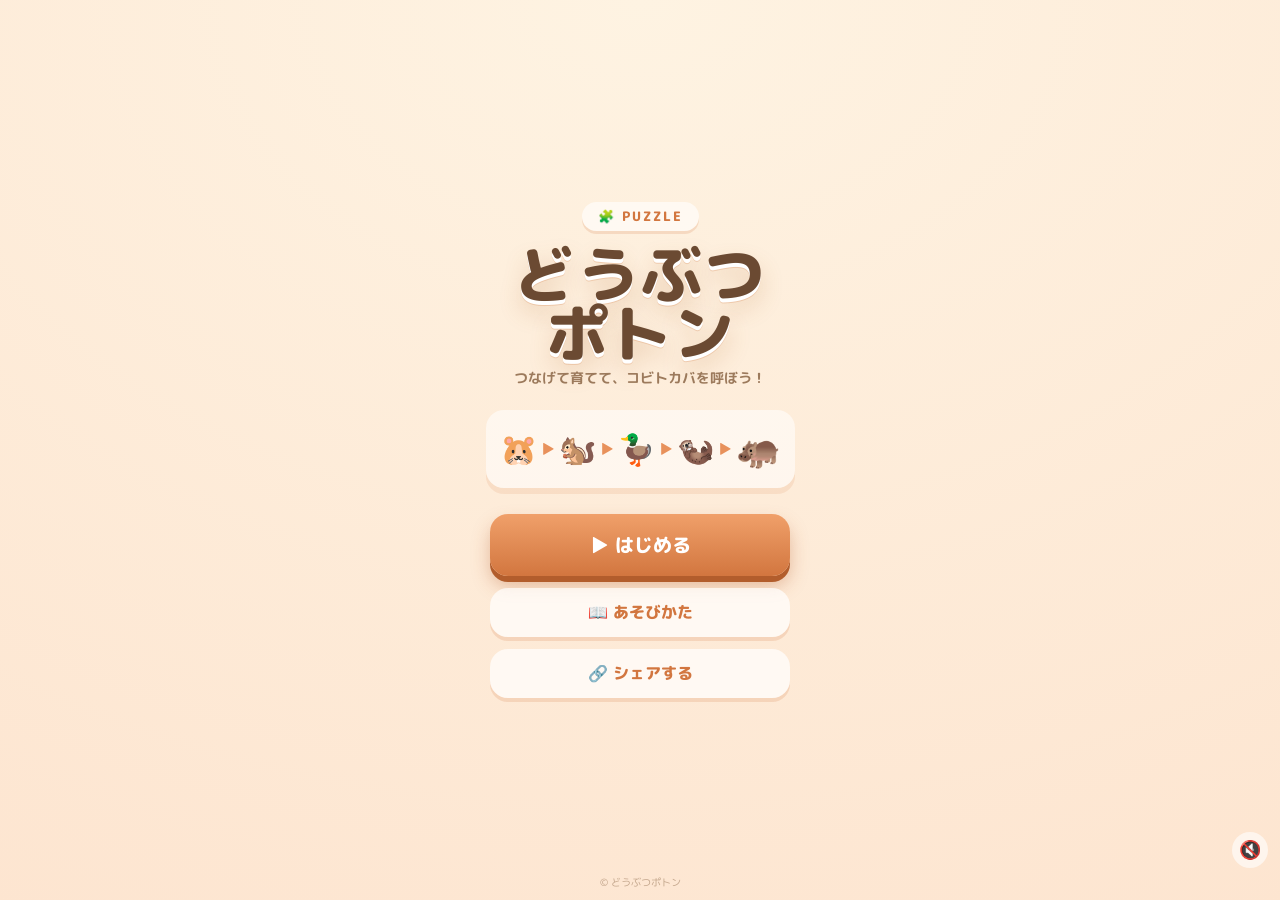
==== index.html @ 6478b0d1 "Phase8(一部): あそびかた全面書き換え・デバッグ再構成・旧表記整理 ヘルプを新ルールに全面刷新（コアループ＝全破壊→瓦礫、スキルで ブロックは消せないタイムアタック、スキル3種の新効果、ギミッ" ====
<!DOCTYPE html>
<html lang="ja">
<head>
<meta charset="UTF-8">
<meta name="viewport" content="width=device-width, initial-scale=1.0, maximum-scale=1.0, user-scalable=no">
<title>どうぶつポトン — タイトル</title>
<link rel="preconnect" href="https://fonts.googleapis.com">
<link rel="preconnect" href="https://fonts.gstatic.com" crossorigin>
<link href="https://fonts.googleapis.com/css2?family=M+PLUS+Rounded+1c:wght@500;700;800&display=swap" rel="stylesheet">
<link rel="apple-touch-icon" href="assets/icon-180.png">
<link rel="manifest" href="manifest.json">
<style>
  :root{
    --bg1:#fef3e2;--bg2:#fde4cf;--board:#e9c9a8;--cell:#f6e4cd;
    --ink:#6b4a32;--ink-soft:#9c7a5c;--accent:#e8915b;--accent-d:#d2763f;
    --fire:#ef6f4d;--danger:#e0364a;--gold:#ffc400;
  }
  *{margin:0;padding:0;box-sizing:border-box;-webkit-tap-highlight-color:transparent;}
  html,body{height:100%;}
  body{
    font-family:'M PLUS Rounded 1c','Hiragino Maru Gothic ProN','Yu Gothic',system-ui,sans-serif;
    background:radial-gradient(120% 120% at 50% 0%,var(--bg1) 0%,var(--bg2) 100%);
    color:var(--ink);height:100dvh;overflow:hidden;user-select:none;
    display:flex;align-items:center;justify-content:center;position:relative;
  }

  /* 背景：ゆっくり落ちてくる動物たち */
  .bg-fall{position:fixed;inset:0;pointer-events:none;overflow:hidden;z-index:0;}
  .bg-fall span{
    position:absolute;top:-60px;font-size:34px;opacity:.22;
    animation:fall linear infinite;
  }
  @keyframes fall{
    0%{transform:translateY(-60px) rotate(0deg);}
    100%{transform:translateY(105dvh) rotate(360deg);}
  }

  /* メインカード */
  .title-wrap{
    position:relative;z-index:1;width:100%;max-width:420px;padding:0 22px;
    display:flex;flex-direction:column;align-items:center;text-align:center;
    animation:cardIn .7s cubic-bezier(.2,.9,.3,1.2) both;
  }
  @keyframes cardIn{from{opacity:0;transform:translateY(18px) scale(.96);}to{opacity:1;transform:none;}}

  /* ロゴ */
  .logo-badge{
    font-size:13px;font-weight:800;letter-spacing:2px;color:var(--accent-d);
    background:rgba(255,255,255,.6);padding:5px 16px;border-radius:999px;
    margin-bottom:14px;box-shadow:0 3px 0 rgba(210,118,63,.18);
  }
  h1{
    font-size:clamp(44px,13vw,62px);font-weight:800;line-height:.95;
    color:var(--ink);letter-spacing:1px;
    text-shadow:0 4px 0 #fff,0 5px 0 rgba(210,118,63,.25),0 12px 22px rgba(180,110,50,.25);
    margin-bottom:6px;
  }
  h1 .pop{display:inline-block;animation:bob 2.4s ease-in-out infinite;}
  h1 .pop:nth-child(2){animation-delay:.3s;}
  @keyframes bob{0%,100%{transform:translateY(0);}50%{transform:translateY(-7px);}}
  .tagline{font-size:14px;font-weight:700;color:var(--ink-soft);margin-bottom:22px;}

  /* 進化チェーン演出 */
  .chain{
    display:flex;align-items:center;justify-content:center;gap:4px;
    background:rgba(255,255,255,.55);border-radius:18px;padding:12px 14px;
    margin-bottom:26px;box-shadow:0 6px 0 rgba(210,118,63,.12);
  }
  .chain .animal{font-size:30px;display:inline-block;animation:hop 2s ease-in-out infinite;}
  .chain .animal:nth-child(1){animation-delay:0s;}
  .chain .animal:nth-child(3){animation-delay:.15s;}
  .chain .animal:nth-child(5){animation-delay:.3s;}
  .chain .animal:nth-child(7){animation-delay:.45s;}
  .chain .animal:nth-child(9){animation-delay:.6s;font-size:36px;}
  @keyframes hop{0%,100%{transform:translateY(0) scale(1);}40%{transform:translateY(-8px) scale(1.08);}}
  .chain .arr{color:var(--accent);font-size:14px;font-weight:800;}

  /* ボタン群 */
  .btns{display:flex;flex-direction:column;gap:12px;width:100%;max-width:300px;}
  .btn{
    font-family:inherit;font-weight:800;border:none;cursor:pointer;
    border-radius:18px;padding:17px;font-size:19px;transition:transform .1s,box-shadow .15s;
  }
  .btn-main{
    color:#fff;background:linear-gradient(180deg,#f0a06a,var(--accent-d));
    box-shadow:0 6px 0 #b25d2c,0 10px 18px rgba(180,90,40,.35);
  }
  .btn-main:active{transform:translateY(4px);box-shadow:0 2px 0 #b25d2c,0 4px 10px rgba(180,90,40,.3);}
  .btn-sub{
    color:var(--accent-d);background:rgba(255,255,255,.7);font-size:16px;padding:13px;
    box-shadow:0 4px 0 rgba(210,118,63,.18);
  }
  .btn-sub:active{transform:translateY(3px);box-shadow:0 1px 0 rgba(210,118,63,.18);}

  .footer{position:fixed;bottom:10px;left:0;right:0;text-align:center;font-size:10px;color:var(--ink-soft);opacity:.6;z-index:1;}

  .toast{
    position:fixed;bottom:60px;left:50%;transform:translateX(-50%) translateY(8px);
    background:rgba(107,74,50,.88);color:#fff;font-size:13px;font-weight:700;
    padding:9px 20px;border-radius:999px;pointer-events:none;
    opacity:0;transition:opacity .2s,transform .2s;z-index:100;white-space:nowrap;
  }
  .toast.show{opacity:1;transform:translateX(-50%) translateY(0);}
</style>
</head>
<body>
  <!-- 背景に落ちてくる動物 -->
  <div class="bg-fall" id="bgFall"></div>

  <div class="title-wrap">
    <div class="logo-badge">🧩 PUZZLE</div>
    <h1><span class="pop">どうぶつ</span><span class="pop">ポトン</span></h1>
    <div class="tagline">つなげて育てて、コビトカバを呼ぼう！</div>

    <div class="chain">
      <span class="animal">🐹</span><span class="arr">▶</span>
      <span class="animal">🐿️</span><span class="arr">▶</span>
      <span class="animal">🦆</span><span class="arr">▶</span>
      <span class="animal">🦦</span><span class="arr">▶</span>
      <span class="animal">🦛</span>
    </div>

    <div class="btns">
      <button class="btn btn-main" onclick="onStart()">▶ はじめる</button>
      <button class="btn btn-sub" onclick="onHelp()">📖 あそびかた</button>
      <button class="btn btn-sub" onclick="onShare()">🔗 シェアする</button>
    </div>

  </div>

  <div class="toast" id="toast">URLをコピーしました</div>

  <audio id="titleBgm" src="assets/bgm/dew.mp3" loop preload="auto"></audio>

  <button id="musicBtn" onclick="toggleTitleBgm()" style="position:fixed;bottom:32px;right:12px;background:rgba(255,255,255,.6);border:none;border-radius:50%;width:36px;height:36px;font-size:18px;cursor:pointer;z-index:10;">🔇</button>

  <div class="footer">© どうぶつポトン</div>

<script>
  const animals=['🐹','🐿️','🦆','🦦','🦛','🧱'];
  const bg=document.getElementById('bgFall');
  for(let i=0;i<14;i++){
    const s=document.createElement('span');
    s.textContent=animals[Math.floor(Math.random()*animals.length)];
    s.style.left=Math.random()*100+'%';
    s.style.animationDuration=(7+Math.random()*8)+'s';
    s.style.animationDelay=(-Math.random()*12)+'s';
    s.style.fontSize=(24+Math.random()*22)+'px';
    bg.appendChild(s);
  }

  const titleBgm=document.getElementById('titleBgm');
  const musicBtn=document.getElementById('musicBtn');
  let bgmOff=false;
  try{const v=JSON.parse(localStorage.getItem('animalDrop_bgm_v1')||'{}');titleBgm.volume=v.vol??0.5;bgmOff=(v.sel==='off');}catch(e){}

  function updateMusicBtn(){musicBtn.textContent=titleBgm.paused?'🔇':'🎵';}

  function playTitleBgm(){
    if(bgmOff)return;
    titleBgm.play().then(updateMusicBtn).catch(()=>{});
  }

  function toggleTitleBgm(){
    if(titleBgm.paused){bgmOff=false;playTitleBgm();}
    else{titleBgm.pause();bgmOff=true;updateMusicBtn();}
  }

  // 初回タップで自動再生を試みる
  function onFirstInteraction(){
    playTitleBgm();
    document.removeEventListener('touchstart',onFirstInteraction);
    document.removeEventListener('click',onFirstInteraction);
  }
  document.addEventListener('touchstart',onFirstInteraction);
  document.addEventListener('click',onFirstInteraction);

  function onStart(){ location.href='game.html'; }
  function onHelp(){ location.href='game.html?help=1'; }

  function onShare(){
    const url=location.href;
    const data={title:'どうぶつポトン',text:'つなげて育てて、コビトカバを呼ぼう！',url};
    if(navigator.share && navigator.canShare && navigator.canShare(data)){
      navigator.share(data).catch(()=>{});
    } else {
      navigator.clipboard.writeText(url).then(()=>{
        const t=document.getElementById('toast');
        t.classList.add('show');
        clearTimeout(t._tid);
        t._tid=setTimeout(()=>t.classList.remove('show'),2000);
      }).catch(()=>{});
    }
  }
</script>
</body>
</html>
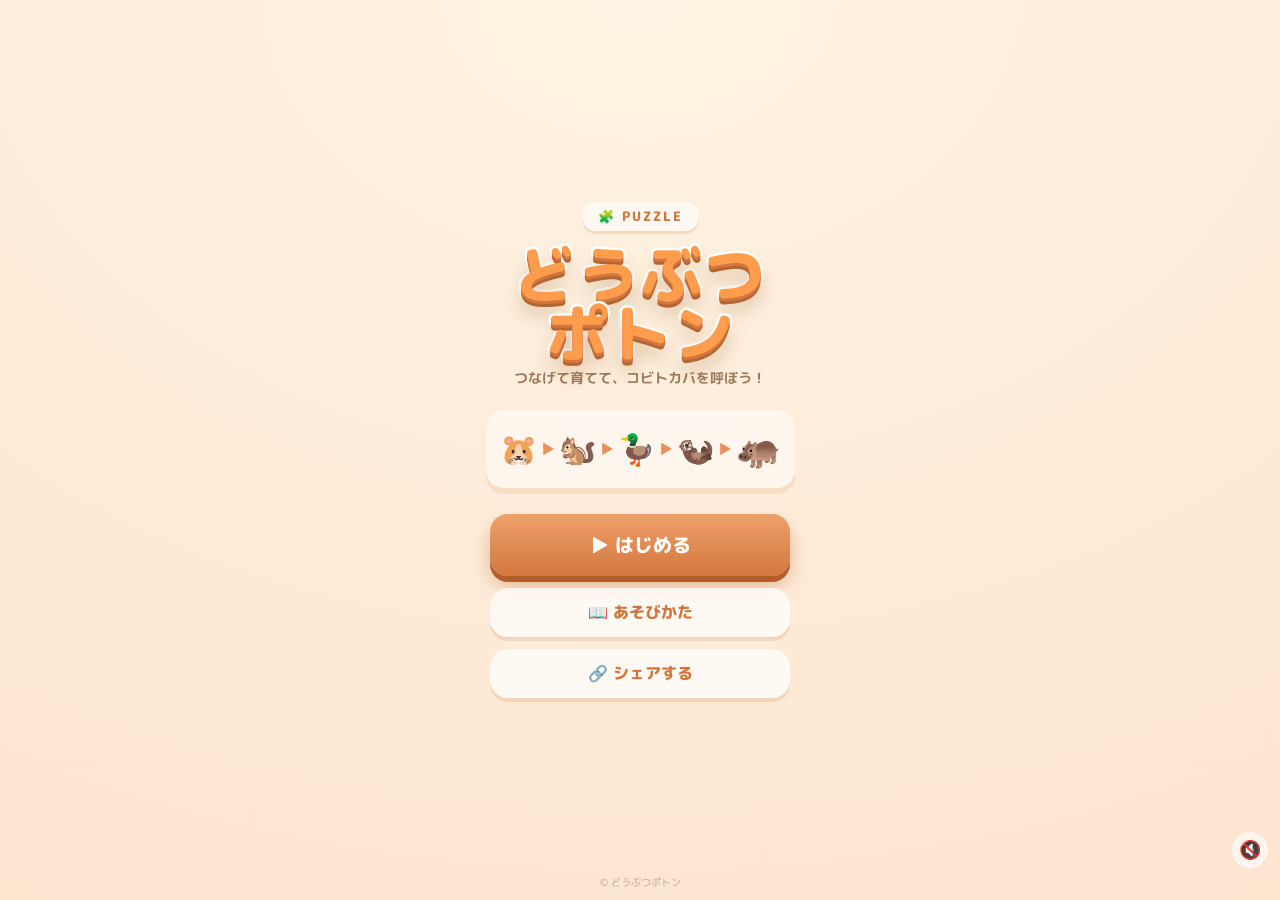
==== commit f88f412b: "動物を絵文字からキャラ画像に差し替え（マス・キュー・スキル・目標） 世界観を統一した手描き2Dキャラ（コビトカバ=ムーデン基準）に揃えるため、 盤面マス/おとす・つぎ/スキルアイコン/目標カバを画像表" ====
--- a/index.html
+++ b/index.html
@@ -50,9 +50,10 @@
     margin-bottom:14px;box-shadow:0 3px 0 rgba(210,118,63,.18);
   }
   h1{
-    font-size:clamp(44px,13vw,62px);font-weight:800;line-height:.95;
-    color:var(--ink);letter-spacing:1px;
-    text-shadow:0 4px 0 #fff,0 5px 0 rgba(210,118,63,.25),0 12px 22px rgba(180,110,50,.25);
+    font-size:clamp(44px,13vw,62px);font-weight:800;line-height:.95;letter-spacing:1px;
+    color:#ff9d4d;
+    -webkit-text-stroke:5px #fff;paint-order:stroke fill; /* 白い縁取り（ステッカー風） */
+    text-shadow:0 3px 0 var(--accent-d),0 6px 0 #b5652f,0 14px 18px rgba(150,90,40,.32); /* 茶の押し出し＋やわ影 */
     margin-bottom:6px;
   }
   h1 .pop{display:inline-block;animation:bob 2.4s ease-in-out infinite;}
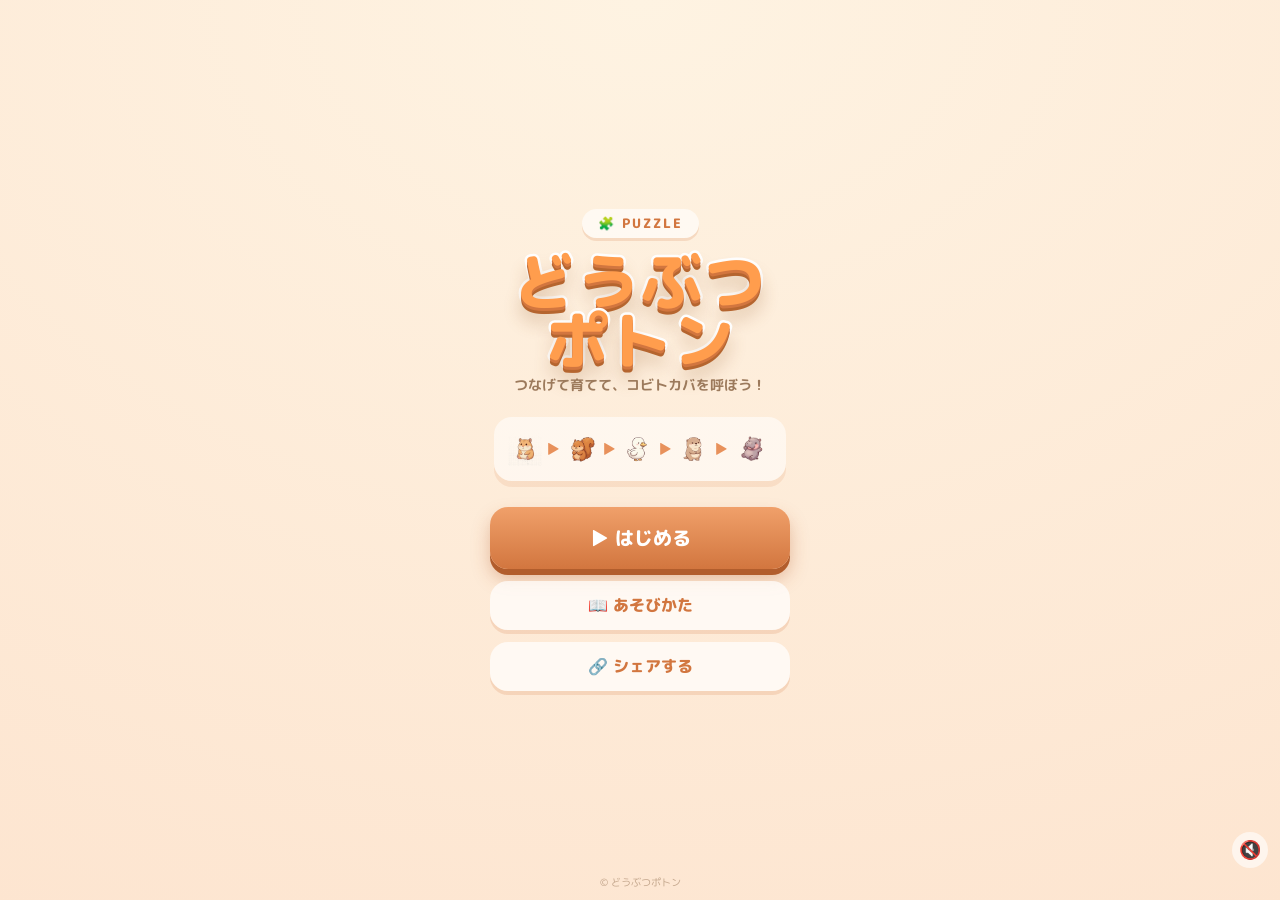
==== commit fcefc980: "タイトル・あそびかたの動物/ギミック絵文字を画像化 タイトルの進化チェーン・落下背景、あそびかたのチェーン/スキルアイコン/ギミック 説明（文中含む）の🐹🐿️🦆🦦🦛🌰🦪を確定キャラ・ギミックのwebp" ====
--- a/index.html
+++ b/index.html
@@ -75,6 +75,9 @@
   .chain .animal:nth-child(9){animation-delay:.6s;font-size:36px;}
   @keyframes hop{0%,100%{transform:translateY(0) scale(1);}40%{transform:translateY(-8px) scale(1.08);}}
   .chain .arr{color:var(--accent);font-size:14px;font-weight:800;}
+  .chain .animal img{width:34px;height:34px;object-fit:contain;display:block;}
+  .chain .animal:nth-child(9) img{width:40px;height:40px;}
+  .bg-fall img{position:absolute;top:-60px;opacity:.22;object-fit:contain;animation:fall linear infinite;}
 
   /* ボタン群 */
   .btns{display:flex;flex-direction:column;gap:12px;width:100%;max-width:300px;}
@@ -114,11 +117,11 @@
     <div class="tagline">つなげて育てて、コビトカバを呼ぼう！</div>
 
     <div class="chain">
-      <span class="animal">🐹</span><span class="arr">▶</span>
-      <span class="animal">🐿️</span><span class="arr">▶</span>
-      <span class="animal">🦆</span><span class="arr">▶</span>
-      <span class="animal">🦦</span><span class="arr">▶</span>
-      <span class="animal">🦛</span>
+      <span class="animal"><img src="assets/tile_t1.webp" alt=""></span><span class="arr">▶</span>
+      <span class="animal"><img src="assets/tile_t2.webp" alt=""></span><span class="arr">▶</span>
+      <span class="animal"><img src="assets/tile_t3.webp" alt=""></span><span class="arr">▶</span>
+      <span class="animal"><img src="assets/tile_t4.webp" alt=""></span><span class="arr">▶</span>
+      <span class="animal"><img src="assets/tile_t5.webp" alt=""></span>
     </div>
 
     <div class="btns">
@@ -138,15 +141,17 @@
   <div class="footer">© どうぶつポトン</div>
 
 <script>
-  const animals=['🐹','🐿️','🦆','🦦','🦛','🧱'];
+  const animals=['tile_t1','tile_t2','tile_t3','tile_t4','tile_t5','gimmick_block'];
   const bg=document.getElementById('bgFall');
   for(let i=0;i<14;i++){
-    const s=document.createElement('span');
-    s.textContent=animals[Math.floor(Math.random()*animals.length)];
+    const s=document.createElement('img');
+    s.src='assets/'+animals[Math.floor(Math.random()*animals.length)]+'.webp';
+    s.alt='';
     s.style.left=Math.random()*100+'%';
     s.style.animationDuration=(7+Math.random()*8)+'s';
     s.style.animationDelay=(-Math.random()*12)+'s';
-    s.style.fontSize=(24+Math.random()*22)+'px';
+    const sz=(28+Math.random()*26)|0;
+    s.style.width=sz+'px';s.style.height=sz+'px';
     bg.appendChild(s);
   }
 
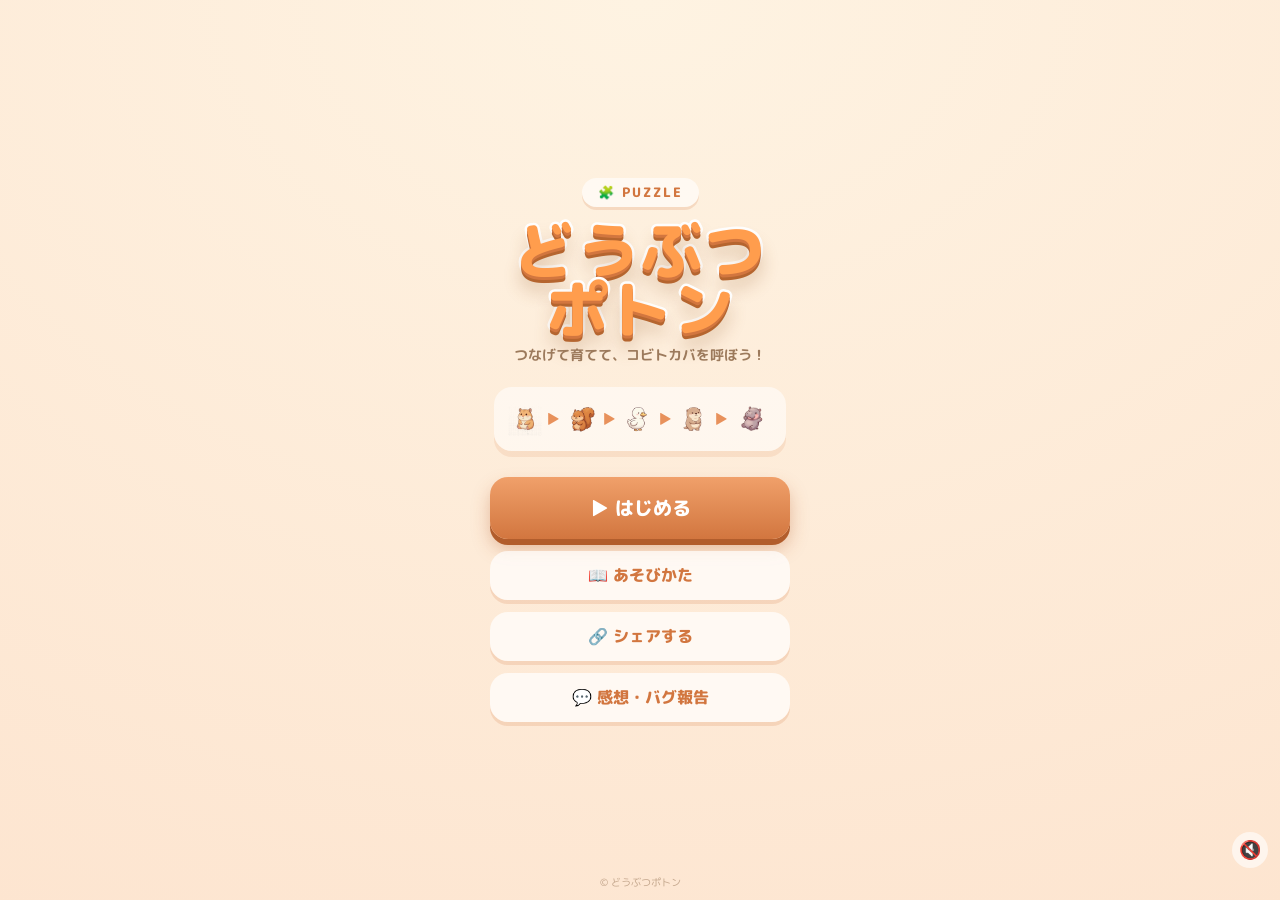
==== commit 6640180b: "感想フォームへの導線を追加（終了画面・タイトル） 終了画面のシェア下とタイトルのボタン群に「感想を送る」ボタンを設置。 Googleフォームを新規タブで開く。FB回収の出口用。  Co-Authore" ====
--- a/index.html
+++ b/index.html
@@ -128,6 +128,7 @@
       <button class="btn btn-main" onclick="onStart()">▶ はじめる</button>
       <button class="btn btn-sub" onclick="onHelp()">📖 あそびかた</button>
       <button class="btn btn-sub" onclick="onShare()">🔗 シェアする</button>
+      <button class="btn btn-sub" onclick="window.open('https://forms.gle/Q12ew2W9Xh6ttDBz6','_blank')">💬 感想・バグ報告</button>
     </div>
 
   </div>
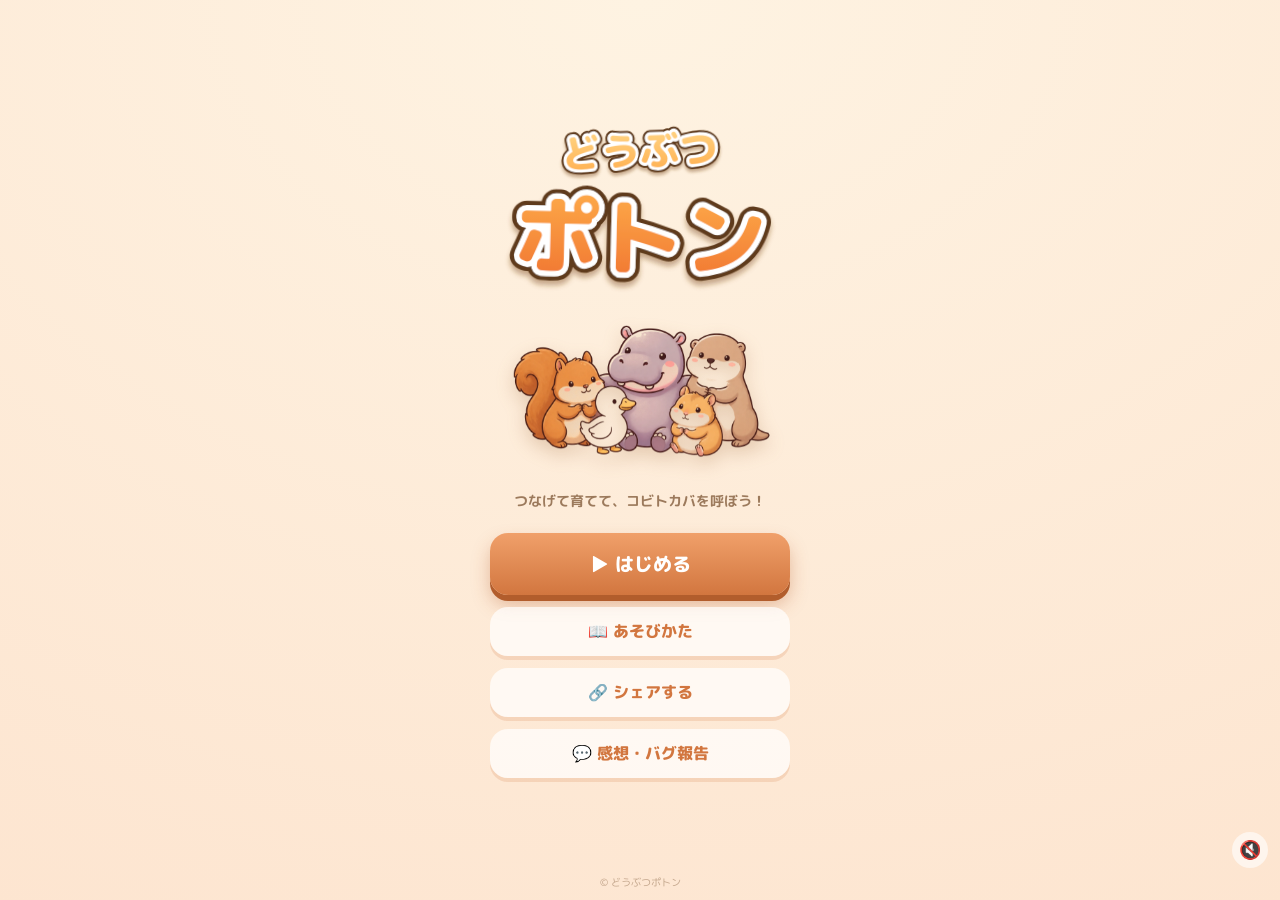
==== commit 7d8375a1: "feat: タイトルをロゴ仕立て＋マスコット＋ポトン落下演出に刷新 - 「どうぶつ／ポトン」をSVGロゴ化（二重フチ＋グラデ＋影、日本語崩れなし）。素フォント感を解消 - 5体マスコット画像(透過we" ====
--- a/index.html
+++ b/index.html
@@ -49,6 +49,22 @@
     background:rgba(255,255,255,.6);padding:5px 16px;border-radius:999px;
     margin-bottom:14px;box-shadow:0 3px 0 rgba(210,118,63,.18);
   }
+  /* ロゴ（SVG仕立て）＋マスコット＋起動演出 */
+  .title-logo-d{width:100%;max-width:182px;height:auto;display:block;margin:0 auto;animation:settleIn .5s ease .2s both;}
+  .title-logo-p{width:100%;max-width:290px;height:auto;display:block;margin:-6px auto 0;transform-origin:center bottom;animation:potonDrop 1s cubic-bezier(.3,.7,.4,1) .55s both;}
+  .title-mascot{width:100%;max-width:268px;height:auto;display:block;margin:8px auto 0;filter:drop-shadow(0 7px 9px rgba(150,90,40,.24));animation:popIn .6s cubic-bezier(.2,.9,.3,1.4) 1.35s both;}
+  @keyframes settleIn{0%{opacity:0;transform:translateY(-12px) scale(.96);}100%{opacity:1;transform:none;}}
+  @keyframes potonDrop{
+    0%{opacity:0;transform:translateY(-260px) scaleY(1.1);}
+    10%{opacity:1;}
+    50%{transform:translateY(0) scaleY(.84);}
+    64%{transform:translateY(-30px) scaleY(1.04);}
+    78%{transform:translateY(0) scaleY(.93);}
+    89%{transform:translateY(-9px) scaleY(1);}
+    100%{transform:translateY(0) scaleY(1);}
+  }
+  @keyframes popIn{0%{opacity:0;transform:translateY(14px) scale(.7);}60%{opacity:1;transform:translateY(0) scale(1.06);}100%{opacity:1;transform:scale(1);}}
+  @keyframes fadeUp{0%{opacity:0;transform:translateY(8px);}100%{opacity:1;transform:none;}}
   h1{
     font-size:clamp(44px,13vw,62px);font-weight:800;line-height:.95;letter-spacing:1px;
     color:#ff9d4d;
@@ -59,7 +75,7 @@
   h1 .pop{display:inline-block;animation:bob 2.4s ease-in-out infinite;}
   h1 .pop:nth-child(2){animation-delay:.3s;}
   @keyframes bob{0%,100%{transform:translateY(0);}50%{transform:translateY(-7px);}}
-  .tagline{font-size:14px;font-weight:700;color:var(--ink-soft);margin-bottom:22px;}
+  .tagline{font-size:14px;font-weight:700;color:var(--ink-soft);margin:10px 0 22px;animation:fadeUp .5s ease 1.7s both;}
 
   /* 進化チェーン演出 */
   .chain{
@@ -112,17 +128,30 @@
   <div class="bg-fall" id="bgFall"></div>
 
   <div class="title-wrap">
-    <div class="logo-badge">🧩 PUZZLE</div>
-    <h1><span class="pop">どうぶつ</span><span class="pop">ポトン</span></h1>
+    <svg class="title-logo-d" viewBox="0 0 360 120" xmlns="http://www.w3.org/2000/svg" role="img" aria-label="どうぶつ">
+      <defs>
+        <linearGradient id="lgB1" x1="0" y1="0" x2="0" y2="1"><stop offset="0%" stop-color="#ffd98a"/><stop offset="100%" stop-color="#ffab4a"/></linearGradient>
+        <filter id="lgDs1" x="-20%" y="-20%" width="140%" height="170%"><feDropShadow dx="0" dy="6" stdDeviation="3" flood-color="#7d4a1f" flood-opacity="0.4"/></filter>
+      </defs>
+      <g filter="url(#lgDs1)" transform="rotate(-2 180 70)" font-family="'M PLUS Rounded 1c'" font-weight="800" text-anchor="middle" stroke-linejoin="round" font-size="78">
+        <text x="180" y="86" fill="none" stroke="#5e3b1e" stroke-width="20">どうぶつ</text>
+        <text x="180" y="86" fill="none" stroke="#fff" stroke-width="12">どうぶつ</text>
+        <text x="180" y="86" fill="url(#lgB1)">どうぶつ</text>
+      </g>
+    </svg>
+    <svg class="title-logo-p" viewBox="0 0 420 170" xmlns="http://www.w3.org/2000/svg" role="img" aria-label="ポトン">
+      <defs>
+        <linearGradient id="lgB2" x1="0" y1="0" x2="0" y2="1"><stop offset="0%" stop-color="#ffb24d"/><stop offset="100%" stop-color="#ef6f2e"/></linearGradient>
+        <filter id="lgDs2" x="-20%" y="-20%" width="140%" height="170%"><feDropShadow dx="0" dy="7" stdDeviation="3.5" flood-color="#7d4a1f" flood-opacity="0.42"/></filter>
+      </defs>
+      <g filter="url(#lgDs2)" transform="rotate(1.5 210 120)" font-family="'M PLUS Rounded 1c'" font-weight="800" text-anchor="middle" stroke-linejoin="round" font-size="122">
+        <text x="210" y="132" fill="none" stroke="#5e3b1e" stroke-width="28">ポトン</text>
+        <text x="210" y="132" fill="none" stroke="#fff" stroke-width="16">ポトン</text>
+        <text x="210" y="132" fill="url(#lgB2)">ポトン</text>
+      </g>
+    </svg>
+    <img class="title-mascot" src="assets/logo_mascot.webp" alt="どうぶつポトンの仲間たち">
     <div class="tagline">つなげて育てて、コビトカバを呼ぼう！</div>
-
-    <div class="chain">
-      <span class="animal"><img src="assets/tile_t1.webp" alt=""></span><span class="arr">▶</span>
-      <span class="animal"><img src="assets/tile_t2.webp" alt=""></span><span class="arr">▶</span>
-      <span class="animal"><img src="assets/tile_t3.webp" alt=""></span><span class="arr">▶</span>
-      <span class="animal"><img src="assets/tile_t4.webp" alt=""></span><span class="arr">▶</span>
-      <span class="animal"><img src="assets/tile_t5.webp" alt=""></span>
-    </div>
 
     <div class="btns">
       <button class="btn btn-main" onclick="onStart()">▶ はじめる</button>
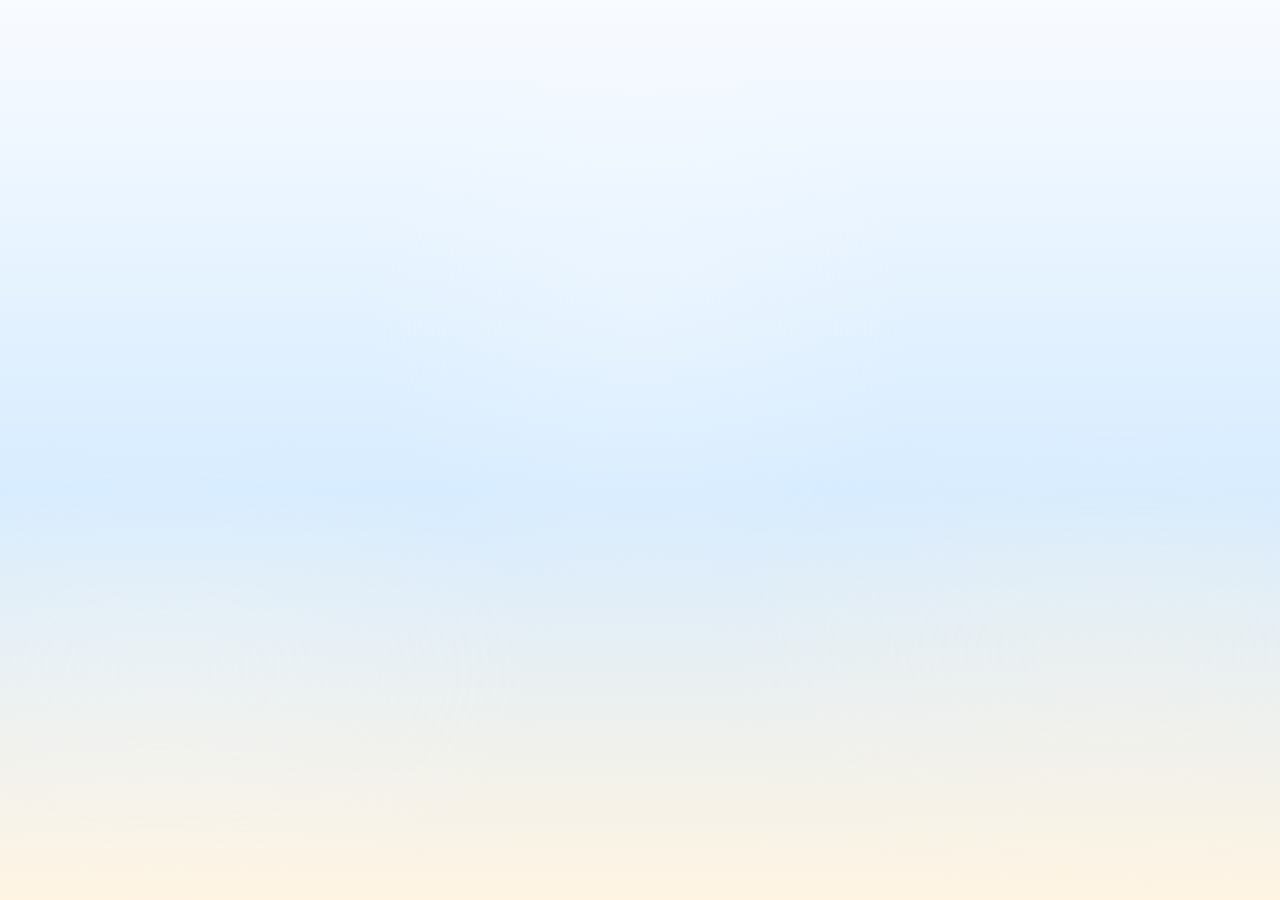
==== commit d96388e4: "起動時にhippo-rocketと同じブランドスプラッシュを移植 シリーズ間でブランド演出を統一するため。YUKIYA GAMESロゴ＋ブランドラインの CSSアニメ一式をそのまま移植し、約3.35秒" ====
--- a/index.html
+++ b/index.html
@@ -9,6 +9,7 @@
 <link href="https://fonts.googleapis.com/css2?family=M+PLUS+Rounded+1c:wght@500;700;800&display=swap" rel="stylesheet">
 <link rel="apple-touch-icon" href="assets/icon-180.png">
 <link rel="manifest" href="manifest.json">
+<script src="analytics.js"></script>
 <style>
   :root{
     --bg1:#fef3e2;--bg2:#fde4cf;--board:#e9c9a8;--cell:#f6e4cd;
@@ -121,9 +122,68 @@
     opacity:0;transition:opacity .2s,transform .2s;z-index:100;white-space:nowrap;
   }
   .toast.show{opacity:1;transform:translateX(-50%) translateY(0);}
+
+  /* あそびかた（タイトル内オーバーレイ。遊び方で画面遷移しないようgame.htmlから移植） */
+  .help-panel{position:fixed;inset:0;background:rgba(254,243,226,.97);z-index:30;display:flex;flex-direction:column;opacity:0;pointer-events:none;transition:opacity .2s;overflow-y:auto;}
+  .help-panel.show{opacity:1;pointer-events:auto;}
+  .help-inner{max-width:420px;width:100%;margin:0 auto;padding:20px 16px;}
+  .help-header{display:flex;justify-content:space-between;align-items:center;margin-bottom:16px;}
+  .help-header h2{font-size:20px;font-weight:800;}
+  .help-close{background:var(--board);color:var(--ink);border:none;border-radius:10px;font-size:18px;width:36px;height:36px;cursor:pointer;font-family:inherit;font-weight:800;}
+  .help-card{background:rgba(255,255,255,.65);border-radius:14px;padding:12px 12px 10px;margin-bottom:10px;box-shadow:0 2px 8px rgba(120,70,30,.08);text-align:left;}
+  .hc-title{font-size:13px;font-weight:800;color:#fff;background:var(--accent);border-radius:7px;padding:3px 10px;margin-bottom:10px;display:inline-block;}
+  .hc-row{display:flex;gap:8px;align-items:flex-start;padding:4px 0;font-size:11px;font-weight:700;color:var(--ink-soft);border-bottom:1px solid rgba(150,100,60,.07);}
+  .hc-row:last-child{border-bottom:none;}
+  .hc-emo{font-size:14px;flex-shrink:0;line-height:1.4;}
+  .hc-note{font-size:11px;font-weight:700;color:var(--ink-soft);margin-top:6px;}
+  .hc-action{background:rgba(255,255,255,.5);border-radius:10px;padding:8px 10px;margin-bottom:6px;}
+  .hc-action:last-child{margin-bottom:0;}
+  .hca-head{display:flex;align-items:center;gap:6px;margin-bottom:3px;}
+  .hca-emo{font-size:20px;line-height:1;}
+  .hca-name{font-size:13px;font-weight:800;color:var(--ink);}
+  .hca-trigger{font-size:10px;font-weight:700;color:var(--ink-soft);margin-bottom:3px;padding-left:26px;}
+  .hca-effect{font-size:11px;font-weight:700;color:var(--ink);padding-left:26px;}
+  .help-chain{display:flex;align-items:center;justify-content:center;gap:4px;font-size:22px;margin-bottom:8px;}
+  .help-chain .arr{font-size:10px;color:var(--ink-soft);}
+  .help-chain img{width:30px;height:30px;object-fit:contain;display:block;}
+  .hc-emo img{width:18px;height:18px;object-fit:contain;display:block;}
+  .hca-emo img{width:26px;height:26px;object-fit:contain;display:block;}
+  .hc-title img.ji,.hc-row img.ji{width:1.15em;height:1.15em;object-fit:contain;vertical-align:-0.22em;display:inline-block;}
+
+  /* 起動スプラッシュ（hippo-rocketの#t-splashを移植。ブランド演出→タイトルへ） */
+  #t-splash{position:fixed;inset:0;z-index:200;isolation:isolate;overflow:hidden;
+    background:linear-gradient(180deg,#f8fbff 0%,#d7ecff 55%,#fff4e2 100%);
+    font-family:"M PLUS Rounded 1c",system-ui,sans-serif;}
+  #t-splash.hide{display:none;}
+  #t-splash::before{content:"";position:absolute;inset:-40px;z-index:0;background:
+    radial-gradient(circle at 50% 36%,rgba(255,255,255,.72),rgba(255,255,255,0) 30%),
+    radial-gradient(ellipse at 16% 72%,rgba(255,255,255,.54),rgba(255,255,255,0) 24%),
+    radial-gradient(ellipse at 84% 70%,rgba(255,244,226,.56),rgba(255,244,226,0) 25%);
+    animation:brandSky 3.35s ease-in-out both;}
+  #t-splash::after{content:"";position:absolute;left:50%;top:58%;z-index:0;width:260px;height:84px;transform:translate(-50%,-50%);
+    border-radius:50%;background:radial-gradient(ellipse,rgba(255,255,255,.48),rgba(255,255,255,0) 70%);
+    filter:blur(3px);animation:brandCloud 3.35s ease-in-out both;}
+  #t-splash .brandmark{position:absolute;left:50%;top:47%;z-index:1;transform:translate(-50%,-50%);text-align:center;color:#2A3550;animation:brandIn 3.25s cubic-bezier(.2,.82,.2,1) both;}
+  #t-splash .brandlogo{font-weight:1000;font-size:29px;letter-spacing:2.4px;text-shadow:0 3px 0 rgba(255,255,255,.82),0 12px 28px rgba(58,122,212,.18);}
+  #t-splash .brandline{width:0;height:6px;border-radius:999px;margin:16px auto 0;background:#E85D43;box-shadow:0 5px 12px rgba(232,93,67,.28);animation:brandLine 3.25s ease both;}
+  #t-splash .brandhint{margin-top:16px;font-size:11px;font-weight:900;color:#5B4167;opacity:0;animation:brandHint 3.25s ease both;}
+  @keyframes brandIn{0%{opacity:0;transform:translate(-50%,-42%) scale(.94)}24%,78%{opacity:1;transform:translate(-50%,-50%) scale(1)}100%{opacity:0;transform:translate(-50%,-54%) scale(1.015)}}
+  @keyframes brandLine{0%,18%{width:0;opacity:0}34%,80%{width:108px;opacity:1}100%{width:108px;opacity:0}}
+  @keyframes brandHint{0%,34%{opacity:0;transform:translateY(5px)}48%,78%{opacity:.62;transform:translateY(0)}100%{opacity:0;transform:translateY(-3px)}}
+  @keyframes brandSky{0%{opacity:.3;transform:scale(1.04)}30%,78%{opacity:1;transform:scale(1)}100%{opacity:.25;transform:scale(1.03)}}
+  @keyframes brandCloud{0%{opacity:0;transform:translate(-50%,-45%) scale(.86)}30%,76%{opacity:1;transform:translate(-50%,-50%) scale(1)}100%{opacity:0;transform:translate(-50%,-55%) scale(1.08)}}
 </style>
 </head>
 <body>
+  <!-- 起動スプラッシュ（hippo-rocketと同じブランド演出。タップ/Space/Enterでスキップ、無操作なら約3.35秒でタイトルへ） -->
+  <div id="t-splash">
+    <div class="brandmark">
+      <div class="brandlogo">YUKIYA GAMES</div>
+      <div class="brandline"></div>
+      <div class="brandhint">tap to skip</div>
+    </div>
+  </div>
+
   <!-- 背景に落ちてくる動物 -->
   <div class="bg-fall" id="bgFall"></div>
 
@@ -157,11 +217,78 @@
       <button class="btn btn-main" onclick="onStart()">▶ はじめる</button>
       <button class="btn btn-sub" onclick="onHelp()">📖 あそびかた</button>
       <button class="btn btn-sub" onclick="onShare()">🔗 シェアする</button>
-      <button class="btn btn-sub" onclick="window.open('https://forms.gle/Q12ew2W9Xh6ttDBz6','_blank')">💬 感想・バグ報告</button>
+      <button class="btn btn-sub" onclick="window.track&&window.track('feedback_click',{from:'title'});window.open('https://forms.gle/Q12ew2W9Xh6ttDBz6','_blank')">💬 感想・バグ報告</button>
     </div>
 
   </div>
 
+  <div class="help-panel" id="helpPanel">
+    <div class="help-inner">
+      <div class="help-header"><h2>📖 あそびかた</h2><button class="help-close" onclick="closeHelp()">✕</button></div>
+
+      <div class="help-card">
+        <div class="hc-title">🐾 進化のじゅんばん</div>
+        <div class="help-chain"><span><img src="assets/tile_t1.webp" alt=""></span><span class="arr">▶</span><span><img src="assets/tile_t2.webp" alt=""></span><span class="arr">▶</span><span><img src="assets/tile_t3.webp" alt=""></span><span class="arr">▶</span><span><img src="assets/tile_t4.webp" alt=""></span><span class="arr">▶</span><span><img src="assets/tile_t5.webp" alt=""></span></div>
+        <div class="hc-note">同じ動物が<b>3匹以上</b>くっつくと合体・進化するよ！</div>
+        <div class="hc-row"><span class="hc-emo">⚡</span><span><b>5匹以上いっきに合体すると2段階進化！</b>（飛び級）</span></div>
+      </div>
+
+      <div class="help-card">
+        <div class="hc-title"><img class="ji" src="assets/tile_t5.webp" alt=""> コアループ（このゲームの肝）</div>
+        <div class="hc-row"><span class="hc-emo"><img src="assets/tile_t5.webp" alt=""></span><span>コビトカバを作ると<b>盤面が全部こわれる！</b></span></div>
+        <div class="hc-row"><span class="hc-emo">🌋</span><span>そのあと<b>上から瓦礫がドサッと落ちて</b>、新しい盤面ができるよ。</span></div>
+        <div class="hc-row"><span class="hc-emo">🎯</span><span>つまり<b>カバを作る＝盤面リセット＆大そうじ</b>。ここを狙っていこう。</span></div>
+      </div>
+
+      <div class="help-card">
+        <div class="hc-title">🏁 目的</div>
+        <div class="hc-row"><span class="hc-emo"><img src="assets/tile_t5.webp" alt=""></span><span><b>目標スコアに届くとステージクリア！</b>カバや連鎖でたくさん稼ごう</span></div>
+        <div class="hc-row"><span class="hc-emo">☠️</span><span>盤面が積み上がって<b>赤いラインを越えたらゲームオーバー。</b></span></div>
+      </div>
+
+      <div class="help-card">
+        <div class="hc-title">🔺 せりあがり ＝ タイムアタック</div>
+        <div class="hc-row"><span class="hc-emo">🔺</span><span>一定の手数ごとに、下から<b>新しい列がせりあがる（おじゃま岩も混ざる）。</b></span></div>
+        <div class="hc-row"><span class="hc-emo">🚫</span><span><b>おたすけアクションではおじゃま岩を消せない！</b>おじゃま岩を一掃できるのは<b>カバの全破壊</b>だけ（クルミ・貝殻は割れると自分が消えるよ）。</span></div>
+        <div class="hc-row"><span class="hc-emo">⏱️</span><span>＝「積み上がる前に<b>カバを作って一掃できるか</b>」のタイムアタックが勝負！</span></div>
+      </div>
+
+      <div class="help-card">
+        <div class="hc-title">🎁 おたすけアクション（3つ）</div>
+        <div class="hc-note">元になる動物が合体するとゲージが溜まる。<b>作りにくい動物のおたすけアクションほど一発が強い！</b>クルミを割っても充電できるよ。</div>
+        <div class="hc-action">
+          <div class="hca-head"><span class="hca-emo"><img src="assets/tile_t2.webp" alt=""></span><span class="hca-name">ひとやすみ</span></div>
+          <div class="hca-trigger">リスが合体するとゲージ +12.5%</div>
+          <div class="hca-effect">せりあがりを満タンに巻き戻し＋次の1回はおじゃま岩なし。詰む前に早めに！</div>
+        </div>
+        <div class="hc-action">
+          <div class="hca-head"><span class="hca-emo"><img src="assets/tile_t3.webp" alt=""></span><span class="hca-name">あつまれ</span></div>
+          <div class="hca-trigger">アヒルが合体するとゲージ +20%</div>
+          <div class="hca-effect">発動してアヒルを押す→まわり5×5が整理整頓され、同じ動物どうしが集まって合体！</div>
+        </div>
+        <div class="hc-action">
+          <div class="hca-head"><span class="hca-emo"><img src="assets/tile_t4.webp" alt=""></span><span class="hca-name">おてだま</span></div>
+          <div class="hca-trigger">カワウソが合体するとゲージ +50%</div>
+          <div class="hca-effect">発動して動物を2匹タップ→位置を入れ替え！邪魔者をどかして合体を作る大技。</div>
+        </div>
+      </div>
+
+      <div class="help-card">
+        <div class="hc-title"><img class="ji" src="assets/gimmick_walnut.webp" alt=""><img class="ji" src="assets/gimmick_shell.webp" alt=""> ギミック</div>
+        <div class="hc-row"><span class="hc-emo"><img src="assets/gimmick_walnut.webp" alt=""></span><span><b>クルミ</b>：となりに<b><img class="ji" src="assets/tile_t2.webp" alt="">リス</b>が来ると割れて、<b>3つのおたすけアクションが各+50%！</b>（おたすけの主な充電源）</span></div>
+        <div class="hc-row"><span class="hc-emo"><img src="assets/gimmick_shell.webp" alt=""></span><span><b>貝殻</b>：となりに<b><img class="ji" src="assets/tile_t4.webp" alt="">カワウソ</b>が来ると割れて、<b>まわり8マスの動物がいっきに+1進化！</b>大連鎖のロマン。</span></div>
+        <div class="hc-row"><span class="hc-emo">💥</span><span>どちらも<b>カバの全破壊で一緒に消える</b>。割る前にカバを作るともったいない！</span></div>
+      </div>
+
+      <div class="help-card">
+        <div class="hc-title">🌟 ステージ進行</div>
+        <div class="hc-row"><span class="hc-emo">📈</span><span>ステージが進むほど<b>せりあがりが速く・おじゃま岩が増える！</b>（ステージ開始時に何が変わるか出るよ）</span></div>
+        <div class="hc-row"><span class="hc-emo">🌰</span><span>さらに<b>クルミ・貝殻も出にくくなる</b>＝救済もおたすけの充電もシビアに。</span></div>
+        <div class="hc-row"><span class="hc-emo">♾️</span><span>最終ステージのあとは<b>エンドレス</b>。どこまで耐えられるか挑戦！</span></div>
+      </div>
+    </div>
+  </div>
+
   <div class="toast" id="toast">URLをコピーしました</div>
 
   <audio id="titleBgm" src="assets/bgm/dew.mp3" loop preload="auto"></audio>
@@ -171,6 +298,17 @@
   <div class="footer">© どうぶつポトン</div>
 
 <script>
+  // 起動スプラッシュ：hippo-rocketと同じく約3.35秒で自動終了、タップ/クリック/Space/Enterで即スキップ
+  (function(){
+    const sp=document.getElementById('t-splash');
+    if(!sp) return;
+    let done=false;
+    function skipSplash(){ if(done) return; done=true; sp.classList.add('hide'); }
+    sp.addEventListener('click', skipSplash);
+    document.addEventListener('keydown', e=>{ if(e.code==='Space'||e.code==='Enter') skipSplash(); });
+    setTimeout(skipSplash, 3350);
+  })();
+
   const animals=['tile_t1','tile_t2','tile_t3','tile_t4','tile_t5','gimmick_block'];
   const bg=document.getElementById('bgFall');
   for(let i=0;i<14;i++){
@@ -211,8 +349,11 @@
   document.addEventListener('touchstart',onFirstInteraction);
   document.addEventListener('click',onFirstInteraction);
 
-  function onStart(){ location.href='game.html'; }
-  function onHelp(){ location.href='game.html?help=1'; }
+  function onStart(){ window.track&&window.track('start_tap'); location.href='game.html'; }
+  // あそびかたはページ遷移せず、タイトル上のオーバーレイで表示（遷移すると一瞬ゲーム画面に入ってしまうため）
+  function onHelp(){ const p=document.getElementById('helpPanel'); if(p.classList.contains('show'))return; p.classList.add('show'); history.pushState({help:1},''); }
+  function closeHelp(){ document.getElementById('helpPanel').classList.remove('show'); }
+  window.addEventListener('popstate',()=>{ const p=document.getElementById('helpPanel'); if(p&&p.classList.contains('show'))closeHelp(); });
 
   function onShare(){
     const url=location.href;
